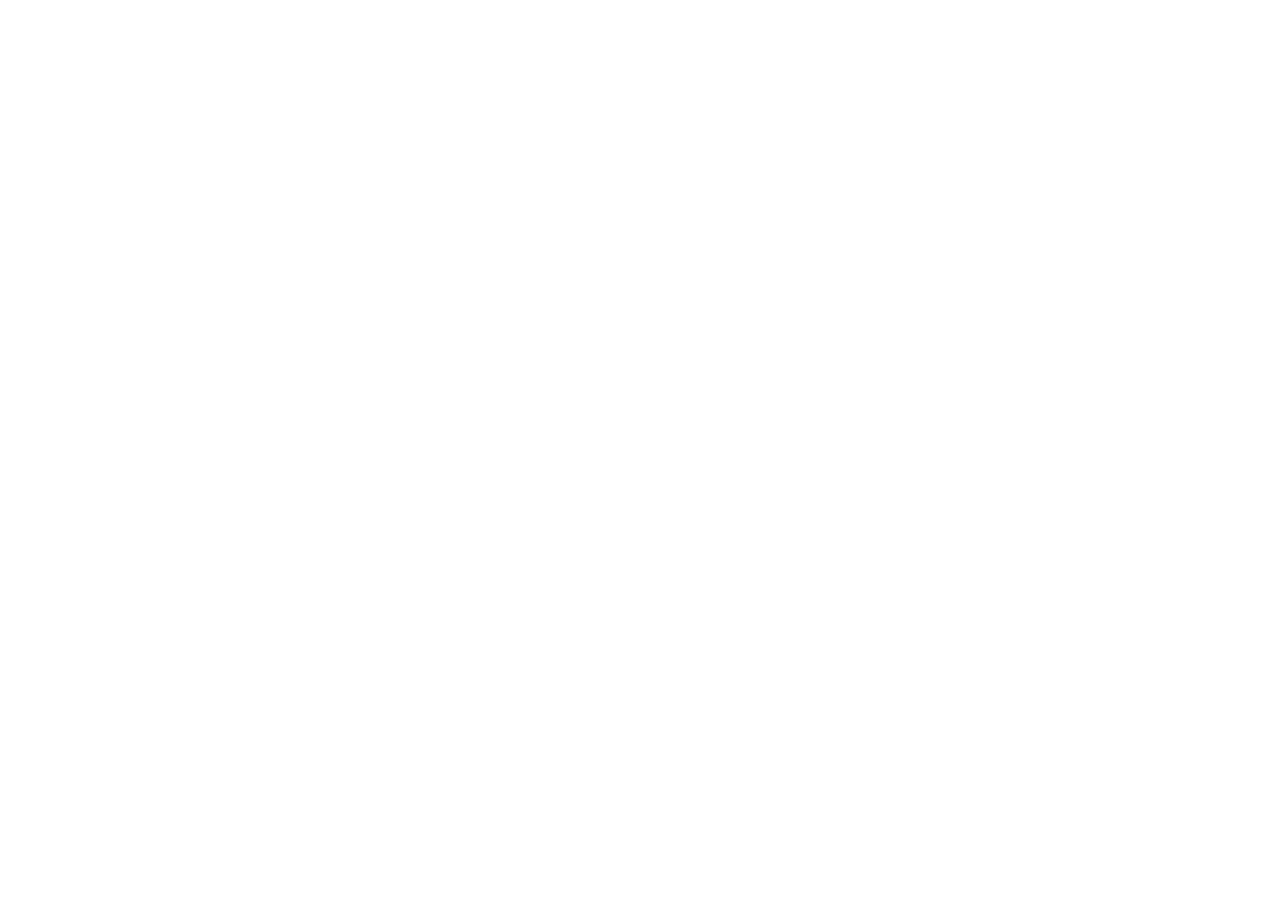
==== app/index.html @ b8049041 "Creat files" ====
<!DOCTYPE html>
<html lang="ru">
<head>
    <meta charset="UTF-8">
    <meta http-equiv="X-UA-Compatible" content="IE=edge">
    <meta name="viewport" content="width=device-width, initial-scale=1.0">
    <title>Nike</title>
    <link rel="stylesheet" href="css/style.css">
    <link rel="stylesheet" href="css/media.css">
</head>
<body>
    
</body>
</html>
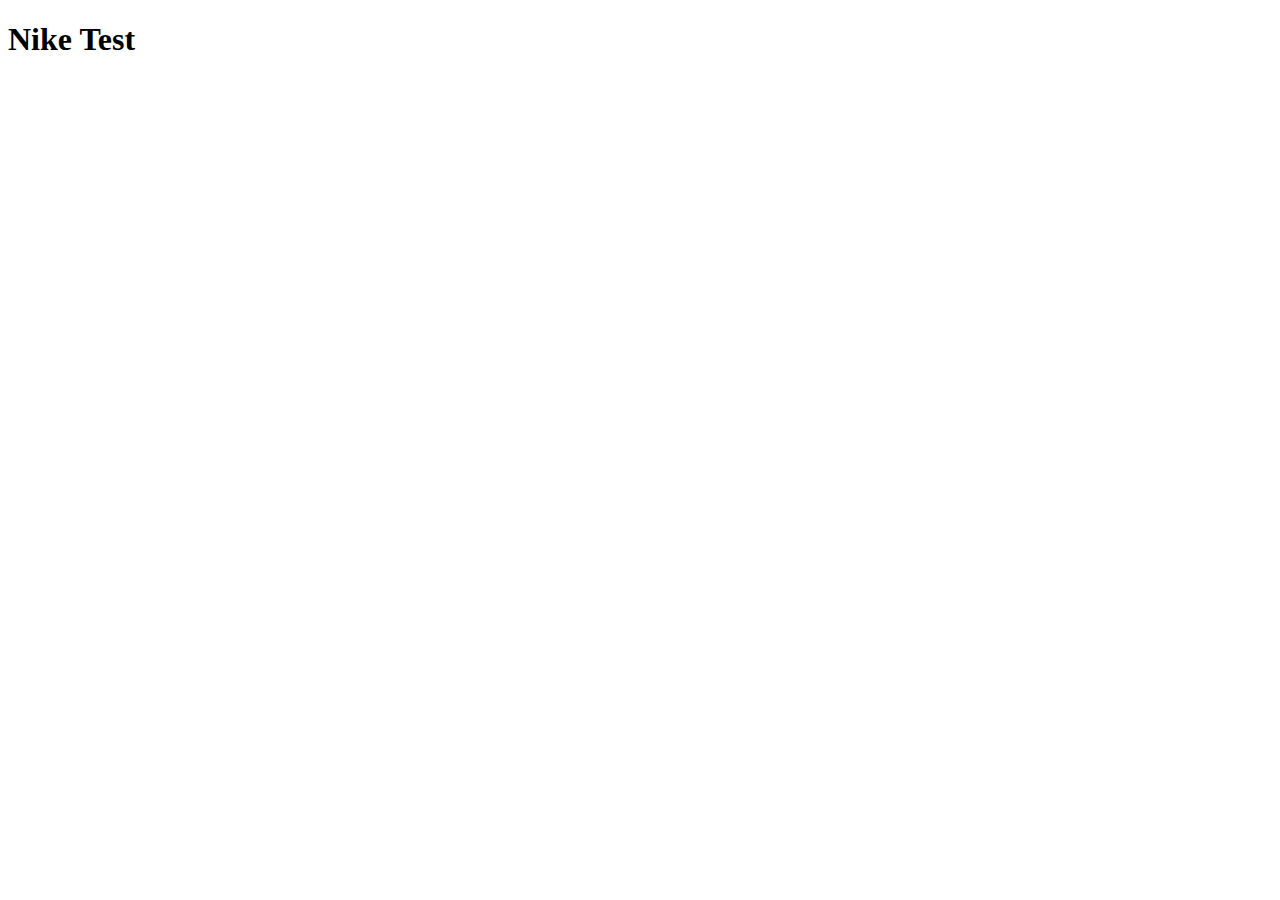
==== commit bec025f8: "Test h1" ====
--- a/app/index.html
+++ b/app/index.html
@@ -10,5 +10,8 @@
 </head>
 <body>
     
+<h1>Nike Test</h1>
+
+
 </body>
 </html>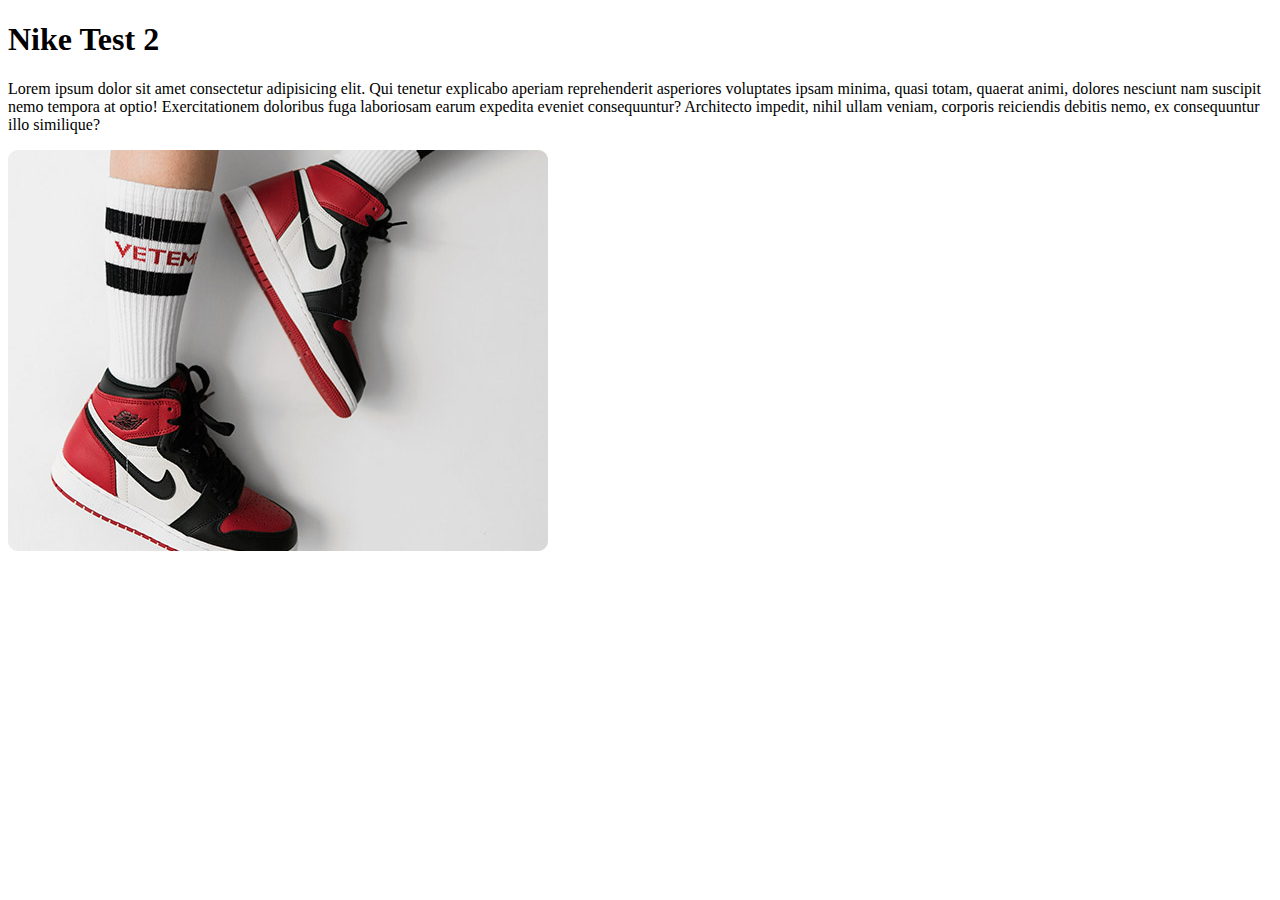
==== commit 72595b6e: "Test lorem" ====
--- a/app/index.html
+++ b/app/index.html
@@ -10,8 +10,12 @@
 </head>
 <body>
     
-<h1>Nike Test</h1>
+<h1>Nike Test 2</h1>
 
+<p>Lorem ipsum dolor sit amet consectetur adipisicing elit. Qui tenetur explicabo aperiam reprehenderit asperiores voluptates ipsam minima, quasi totam, quaerat animi, dolores nesciunt nam suscipit nemo tempora at optio! Exercitationem doloribus fuga laboriosam earum expedita eveniet consequuntur? Architecto impedit, nihil ullam veniam, corporis reiciendis debitis nemo, ex consequuntur illo similique?</p>
+
+
+<img src="../app/img/main-product.jpg" alt="">
 
 </body>
 </html>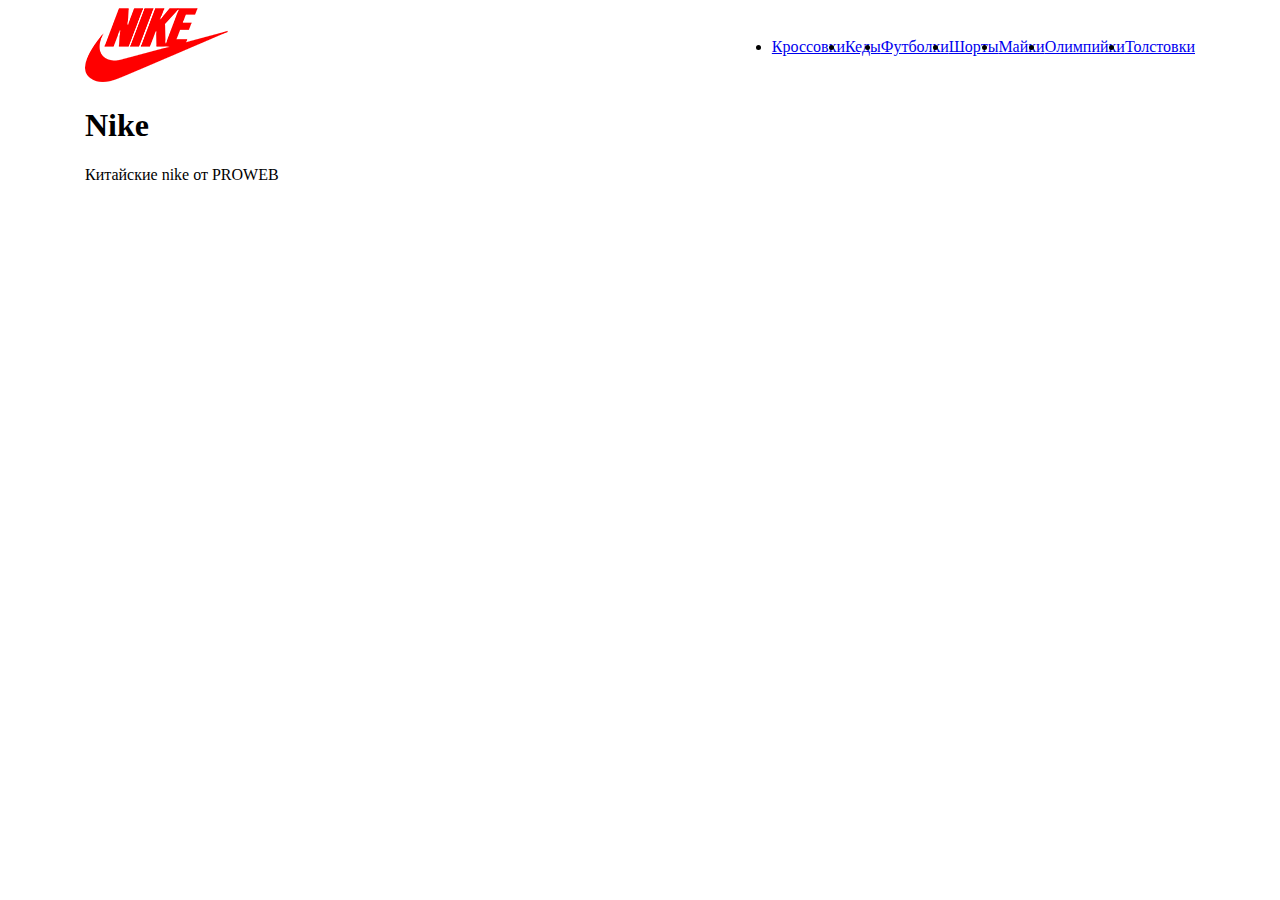
==== commit afa029be: "Add header and html" ====
--- a/app/index.html
+++ b/app/index.html
@@ -5,17 +5,40 @@
     <meta http-equiv="X-UA-Compatible" content="IE=edge">
     <meta name="viewport" content="width=device-width, initial-scale=1.0">
     <title>Nike</title>
+   <link rel="stylesheet" href="libs/bootstrap-grid.min.css">
     <link rel="stylesheet" href="css/style.css">
     <link rel="stylesheet" href="css/media.css">
 </head>
 <body>
     
-<h1>Nike Test 2</h1>
+<header class="header">
+    <nav class="navbar">
+        <div class="container d-flex justify-content-between align-items-center">
+        <a href="" class="logo">
+            <img src="../app/img/logo.png" alt="NIKE">
+        </a>
 
-<p>Lorem ipsum dolor sit amet consectetur adipisicing elit. Qui tenetur explicabo aperiam reprehenderit asperiores voluptates ipsam minima, quasi totam, quaerat animi, dolores nesciunt nam suscipit nemo tempora at optio! Exercitationem doloribus fuga laboriosam earum expedita eveniet consequuntur? Architecto impedit, nihil ullam veniam, corporis reiciendis debitis nemo, ex consequuntur illo similique?</p>
+<ul class="navbar__list d-flex align-items-center">
+    <li><a href="#!" class="navbar__link">Кроссовки</a></li>
+    <li><a href="#!" class="navbar__link">Кеды</a></li>
+    <li><a href="#!" class="navbar__link">Футболки</a></li>
+    <li><a href="#!" class="navbar__link">Шорты</a></li>
+    <li><a href="#!" class="navbar__link">Майки</a></li>
+    <li><a href="#!" class="navbar__link">Олимпийки</a></li>
+    <li><a href="#!" class="navbar__link">Толстовки</a></li>
+</ul>
 
+    </div>
+    </nav>
 
-<img src="../app/img/main-product.jpg" alt="">
+<div class="header__content">
+    <div class="container">
+<h1 class="header__title">Nike</h1>
+<p class="header__text">Китайские nike от <span> PROWEB</span></p>
+</div>
+</div>
+
+</header>
 
 </body>
 </html>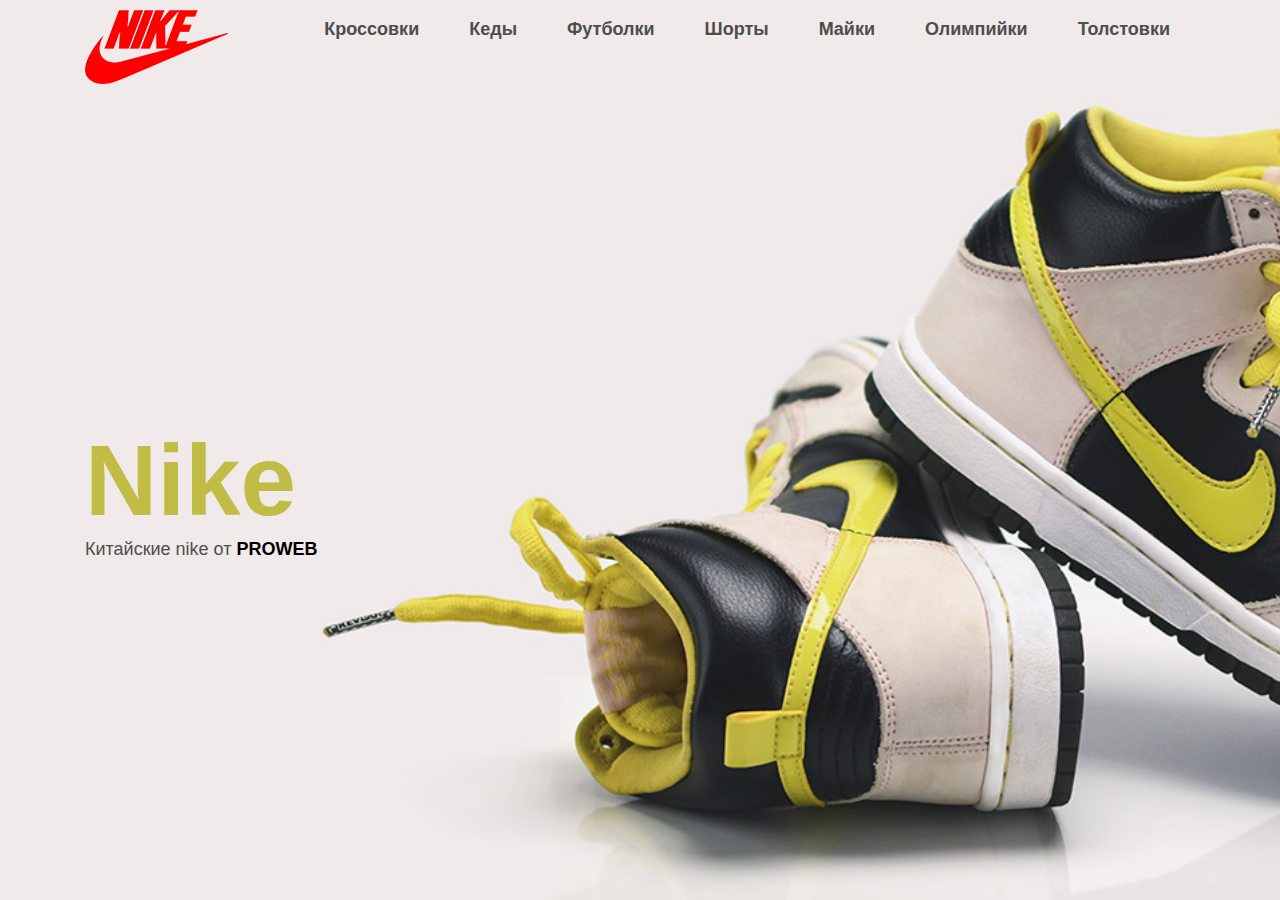
==== commit c154d7c3: "Header end" ====
--- a/app/index.html
+++ b/app/index.html
@@ -11,14 +11,14 @@
 </head>
 <body>
     
-<header class="header">
+<header class="header d-flex flex-column">
     <nav class="navbar">
-        <div class="container d-flex justify-content-between align-items-center">
+        <div class="container d-flex justify-content-between ">
         <a href="" class="logo">
             <img src="../app/img/logo.png" alt="NIKE">
         </a>
 
-<ul class="navbar__list d-flex align-items-center">
+<ul class="navbar__list d-flex ">
     <li><a href="#!" class="navbar__link">Кроссовки</a></li>
     <li><a href="#!" class="navbar__link">Кеды</a></li>
     <li><a href="#!" class="navbar__link">Футболки</a></li>
@@ -31,7 +31,7 @@
     </div>
     </nav>
 
-<div class="header__content">
+<div class="header__content flex-grow-1 d-flex align-items-center">
     <div class="container">
 <h1 class="header__title">Nike</h1>
 <p class="header__text">Китайские nike от <span> PROWEB</span></p>
--- a/app/css/style.css
+++ b/app/css/style.css
@@ -0,0 +1,89 @@
+:root{
+    --orange: #c1bc45;
+    --white: #fff;
+     --black: #000;
+     --red: #f00;
+     --beige: #eee9e9;
+     --grey: #4d4d4d;
+     --lightbeige: #f7f7f7;
+     --lightgrey: #919191;
+}
+
+
+/* Base styles */
+
+* {
+    margin: 0;
+    padding: 0;
+    box-sizing: border-box;
+}
+
+a{
+    text-decoration: none;
+}
+
+li{
+    list-style: none;
+}
+
+body{
+    font-family: 'Arial', sans-serif;
+}
+
+h1,h2,h3,a,p,ul,ol{
+    line-height: 1;
+    margin-bottom: 0; 
+}
+
+/* Base styles end*/
+
+
+/* header */
+
+.header{
+    min-height: 100vh;
+    background: url('../img/header-bg.jpg') no-repeat center / cover;
+}
+
+.navbar__link{
+    color: var(--grey);
+    padding: 20px 25px;
+    display: block;
+    font-size: 18px;
+    font-weight: 700;
+    transition: background-color 0.2s, color 0.2s;
+}
+
+.navbar__link:hover{
+    background: var(--orange);
+    color: var(--white);
+}
+
+.logo{
+    display: block;
+    margin-top: 10px;
+}
+
+
+.header__title{
+    color: var(--orange);
+    font-size: 100px;
+    font-weight: 700;
+    margin-bottom: 10px;
+}
+
+.header__text{
+    color: var(--grey);
+    font-size: 18px;
+}
+
+.header__text span{
+    font-weight: 900;
+    color: var(--black);
+}
+
+
+
+
+
+/* header end*/